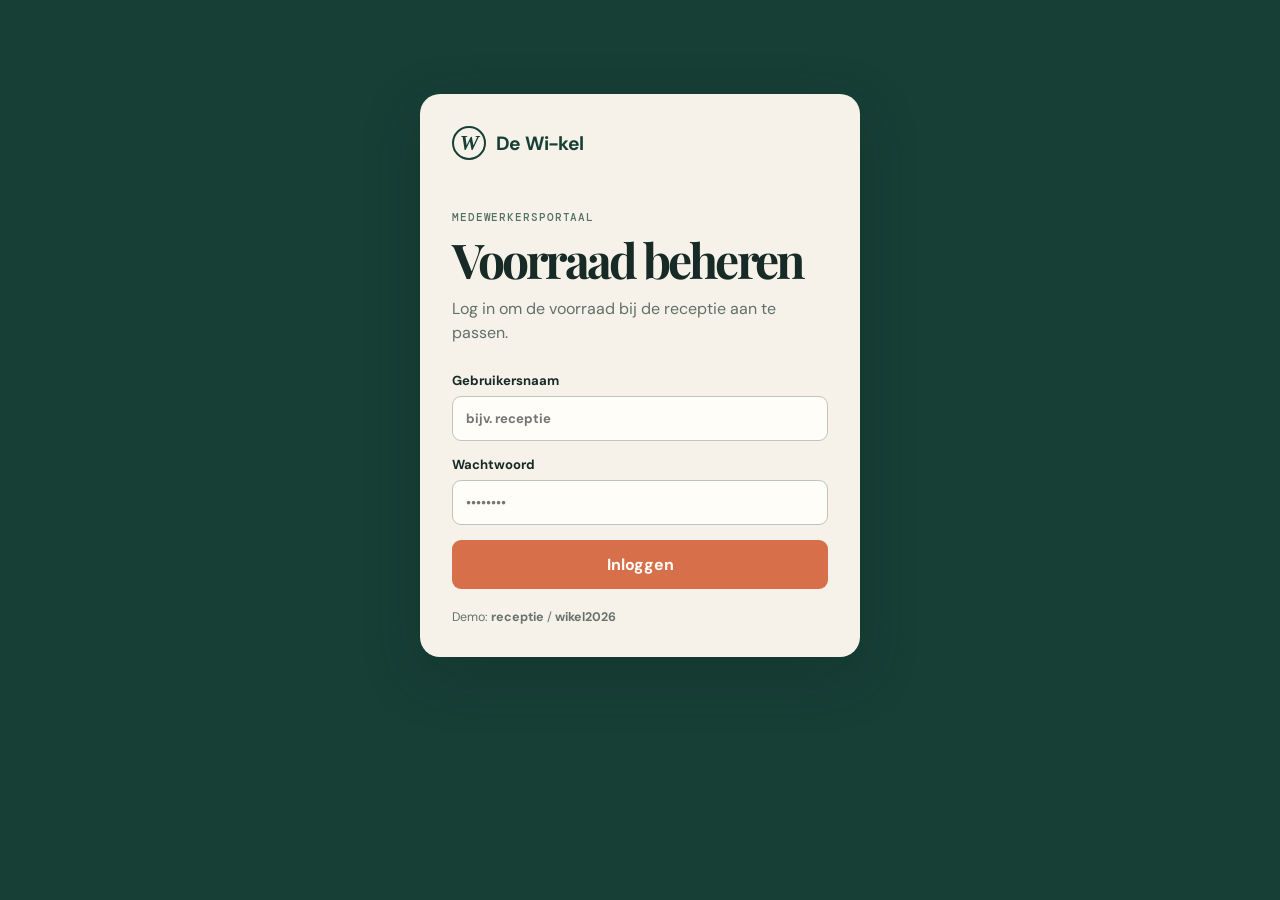
==== beheer.html @ 8231f53f "Add Wi-kel stock display and admin portal This change adds the Wi-kel prototype: a public e-ink inve" ====
<!doctype html>
<html lang="nl">
  <head>
    <meta charset="UTF-8" />
    <meta name="viewport" content="width=device-width, initial-scale=1.0" />
    <meta name="theme-color" content="#173f36" />
    <title>De Wi-kel | Beheer</title>
    <link rel="stylesheet" href="styles.css" />
  </head>
  <body class="admin-body">
    <main class="admin-shell">
      <section id="loginView" class="login-card">
        <div class="brand light"><span class="brand-mark">W</span><span>De Wi-kel</span></div>
        <p class="eyebrow">MEDEWERKERSPORTAAL</p>
        <h1>Voorraad beheren</h1>
        <p>Log in om de voorraad bij de receptie aan te passen.</p>
        <form id="loginForm">
          <label>Gebruikersnaam<input name="username" autocomplete="username" required placeholder="bijv. receptie" /></label>
          <label>Wachtwoord<input name="password" type="password" autocomplete="current-password" required placeholder="••••••••" /></label>
          <p id="loginError" class="form-error" hidden></p>
          <button class="primary-button" type="submit">Inloggen</button>
        </form>
        <p class="login-hint">Demo: <strong>receptie</strong> / <strong>wikel2026</strong></p>
      </section>

      <section id="adminView" hidden>
        <header class="admin-header">
          <div class="brand light"><span class="brand-mark">W</span><span>De Wi-kel</span></div>
          <button id="logoutButton" class="text-button">Uitloggen</button>
        </header>
        <div class="admin-title"><p class="eyebrow">GOEDEMORGEN</p><h1>Voorraad</h1><p>Pas de aantallen snel aan na een verkoop of levering.</p></div>
        <div id="adminProducts" class="admin-products"></div>
        <button id="newProductButton" class="add-button">＋ Nieuw product</button>
      </section>
    </main>

    <dialog id="productDialog">
      <form id="productForm" method="dialog">
        <div class="dialog-heading"><h2>Nieuw product</h2><button type="button" class="close-button" id="closeDialog">×</button></div>
        <label>Productnaam<input name="name" required maxlength="36" placeholder="Bijv. Fles water" /></label>
        <label>Beginvoorraad<input name="stock" required type="number" min="0" max="9999" value="0" /></label>
        <button class="primary-button" value="submit">Product toevoegen</button>
      </form>
    </dialog>
    <script src="app.js"></script>
    <script>window.Wikel.initAdmin();</script>
  </body>
</html>
---- styles.css ----
@import url('https://fonts.googleapis.com/css2?family=DM+Mono:wght@400;500&family=DM+Sans:opsz,wght@9..40,400;9..40,500;9..40,600;9..40,700&family=Playfair+Display:ital,wght@0,600;0,700;1,600;1,700&display=swap');
:root{--ink:#182a26;--forest:#173f36;--mint:#dce9df;--paper:#f6f2e9;--line:#c9cec5;--coral:#c85341;--orange:#d88a3c;--white:#fffdf8}*{box-sizing:border-box}body{margin:0;background:var(--paper);color:var(--ink);font-family:'DM Sans',Arial,sans-serif}.public-screen{min-height:100vh;max-width:1500px;margin:auto;padding:34px 5vw 24px;display:flex;flex-direction:column}.screen-header,.admin-header{display:flex;align-items:center;justify-content:space-between}.brand{font-size:1.2rem;font-weight:700;letter-spacing:-.04em;display:flex;align-items:center;gap:10px}.brand-mark{width:34px;height:34px;display:grid;place-items:center;border:2px solid currentColor;border-radius:50%;font-family:Georgia,serif;font-style:italic;font-size:1.35rem}.screen-header p,.screen-footer,.eyebrow{font-family:'DM Mono',monospace;font-size:.7rem;letter-spacing:.08em;text-transform:uppercase}.screen-header p{color:#52605a}.hero{padding:8vh 0 5vh}.eyebrow{font-weight:500;color:#537061;margin:0 0 13px}.hero h1,.admin-title h1,.login-card h1{font-family:'Playfair Display',Georgia,serif;font-size:clamp(3rem,7vw,7rem);line-height:.92;letter-spacing:-.06em;margin:0}.hero h1 em{color:#497363;font-weight:600}.intro{font-size:clamp(1rem,1.5vw,1.25rem);margin:22px 0 0;color:#52605a}.product-grid{display:grid;grid-template-columns:repeat(4,1fr);border-top:1px solid var(--line);border-left:1px solid var(--line);margin-top:auto}.product-card{min-height:280px;background:#f9f7f1;border-right:1px solid var(--line);border-bottom:1px solid var(--line);padding:27px;display:flex;flex-direction:column}.product-card.low{background:#f4ece0}.product-card.sold-out,.product-card.paused{background:#e4e6df;color:#4e5752}.product-icon{font-size:2rem;line-height:1;width:43px;height:43px;border:1px solid currentColor;border-radius:50%;display:grid;place-items:center;font-family:Arial}.product-name{font-size:clamp(1.2rem,2vw,1.8rem);font-weight:600;letter-spacing:-.045em;margin-top:30px}.stock{display:flex;align-items:baseline;gap:10px;margin-top:auto}.stock strong{font-family:'Playfair Display',Georgia,serif;font-size:clamp(3.4rem,5.5vw,5.6rem);line-height:.8;letter-spacing:-.08em}.stock span{font-size:.8rem;color:#52605a}.status{display:flex;gap:7px;align-items:center;font-size:.75rem;font-weight:600;margin:20px 0 0}.status span{height:8px;width:8px;background:#438166;border-radius:50%}.status.low span{background:var(--orange)}.status.sold-out span,.status.paused span{background:#717975}.screen-footer{color:#52605a;display:flex;justify-content:space-between;padding-top:22px}.screen-footer a{color:inherit}.admin-body{background:var(--forest);min-height:100vh}.admin-shell{max-width:720px;margin:auto;padding:22px 18px 50px}.light{color:#fffdf8}.login-card{max-width:440px;margin:8vh auto;background:var(--paper);border-radius:20px;padding:32px;box-shadow:0 18px 55px #0e292350}.login-card .brand{color:var(--forest);margin-bottom:50px}.login-card h1{font-size:3rem}.login-card>p:not(.eyebrow):not(.login-hint){color:#617068;line-height:1.5}.login-card form{margin-top:27px;display:grid;gap:15px}label{font-size:.82rem;font-weight:700;display:grid;gap:7px}input{font:inherit;border:1px solid #bdc6bd;border-radius:9px;background:#fffdf8;padding:13px;min-width:0}.primary-button,.add-button{border:0;background:#d66f4a;color:#fffdf8;border-radius:9px;padding:14px 18px;font:inherit;font-weight:700;font-size:1rem;cursor:pointer}.primary-button:hover{background:#bc5939}.form-error{margin:0;color:#a13d30;font-size:.85rem}.login-hint{margin:20px 0 0;color:#67736d;font-size:.78rem}.text-button{background:transparent;border:1px solid #b7ccc0;color:white;border-radius:100px;padding:8px 12px;font:inherit;font-size:.8rem;cursor:pointer}.admin-title{color:#fffdf8;padding:55px 0 28px}.admin-title h1{font-size:4rem}.admin-title p:not(.eyebrow){color:#b6cbc0;margin:11px 0 0}.admin-products{display:grid;gap:11px}.admin-product{padding:17px;background:var(--paper);border-radius:14px;display:grid;grid-template-columns:48px 1fr auto;align-items:center;gap:13px}.admin-product .product-icon{font-size:1.3rem}.admin-product h2{font-size:1.1rem;letter-spacing:-.03em;margin:0}.admin-product .status{margin:5px 0 0}.stepper{display:flex;border:1px solid #bdc6bd;border-radius:9px;overflow:hidden}.stepper button{border:0;background:transparent;font-size:1.4rem;color:var(--forest);width:42px;height:42px;cursor:pointer}.stepper button:hover{background:#e2ebe3}.stepper output{width:40px;display:grid;place-items:center;font-weight:700;font-family:'DM Mono',monospace;border-left:1px solid #bdc6bd;border-right:1px solid #bdc6bd}.availability{grid-column:2 / -1;display:flex;align-items:center;gap:8px;font-size:.75rem;color:#637069;cursor:pointer}.availability input{position:absolute;opacity:0}.availability span{width:30px;height:17px;background:#a9b2aa;border-radius:12px;position:relative}.availability span:after{content:'';position:absolute;width:13px;height:13px;border-radius:50%;background:#fff;top:2px;left:2px;transition:.15s}.availability input:checked+span{background:#438166}.availability input:checked+span:after{left:15px}.add-button{margin:20px 0 0;width:100%;background:transparent;border:1px dashed #aec4b8;color:#fffdf8}.add-button:hover{background:#215147}dialog{border:0;border-radius:16px;padding:0;width:min(420px,calc(100% - 30px));box-shadow:0 15px 55px #0005}dialog::backdrop{background:#102c25aa}dialog form{padding:24px;display:grid;gap:17px}.dialog-heading{display:flex;align-items:center;justify-content:space-between}.dialog-heading h2{margin:0;font-family:'Playfair Display',Georgia,serif;font-size:2rem}.close-button{border:0;background:transparent;font-size:2rem;cursor:pointer;color:#43534b}@media(max-width:720px){.product-grid{grid-template-columns:repeat(2,1fr)}.product-card{min-height:205px;padding:20px}.hero{padding:8vh 0 5vh}.screen-footer{font-size:.58rem}.admin-product{grid-template-columns:42px 1fr;gap:10px}.stepper{grid-column:1/-1;grid-row:2;width:max-content}.availability{grid-column:2;grid-row:2;justify-self:end}.admin-products{gap:9px}}@media(max-width:400px){.product-grid{grid-template-columns:1fr}.product-card{min-height:170px}}
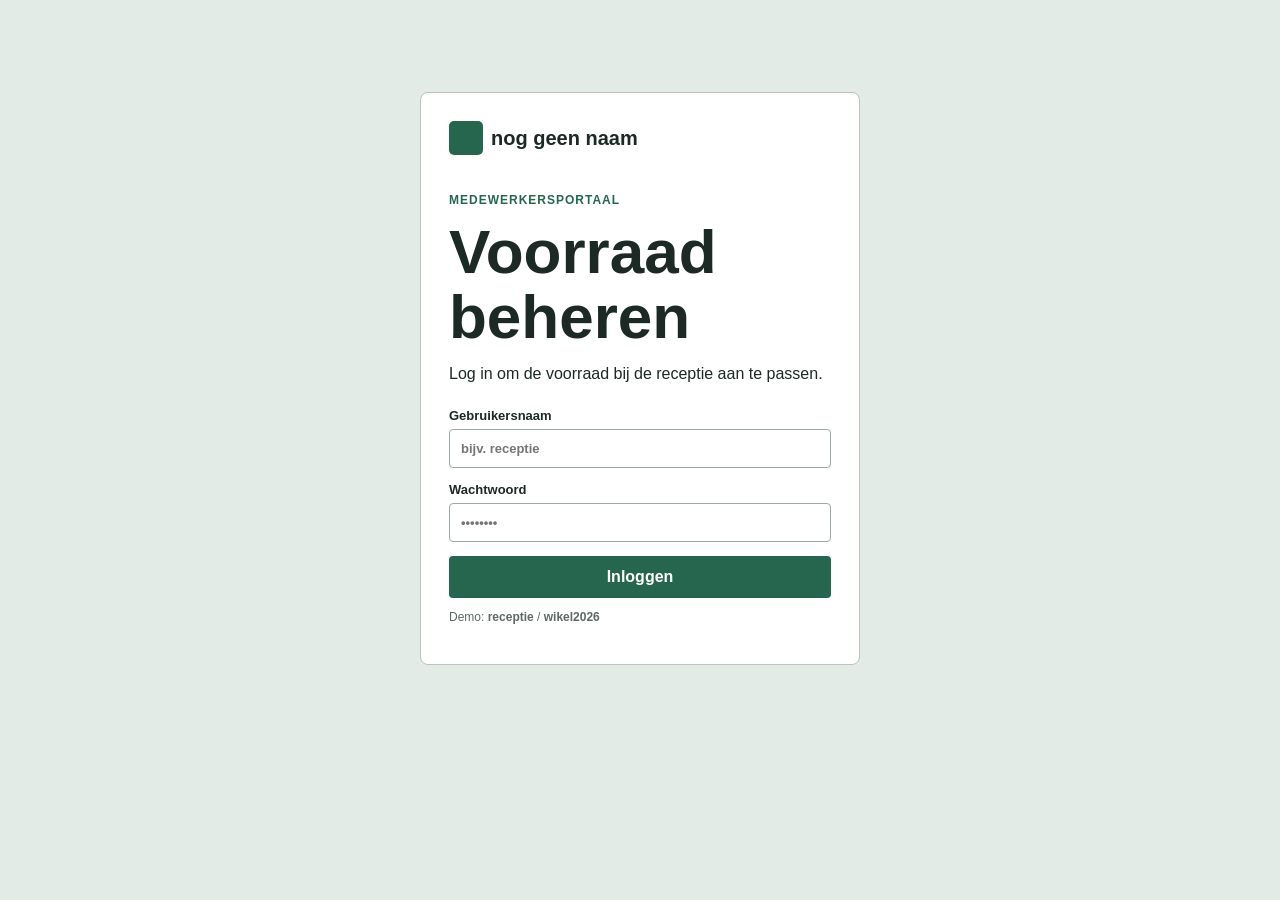
==== commit ac9916bd: "Simplify admin UI and stock data This change updates the admin portal styling to a flatter, simpler " ====
--- a/beheer.html
+++ b/beheer.html
@@ -1,48 +1,59 @@
 <!doctype html>
 <html lang="nl">
-  <head>
-    <meta charset="UTF-8" />
-    <meta name="viewport" content="width=device-width, initial-scale=1.0" />
-    <meta name="theme-color" content="#173f36" />
-    <title>De Wi-kel | Beheer</title>
-    <link rel="stylesheet" href="styles.css" />
-  </head>
-  <body class="admin-body">
-    <main class="admin-shell">
-      <section id="loginView" class="login-card">
+
+<head>
+  <meta charset="UTF-8" />
+  <meta name="viewport" content="width=device-width, initial-scale=1.0" />
+  <meta name="theme-color" content="#173f36" />
+  <title>De Wi-kel | Beheer</title>
+  <link rel="stylesheet" href="styles.css" />
+</head>
+
+<body class="admin-body">
+  <main class="admin-shell">
+    <section id="loginView" class="login-card">
+      <div class="brand light"><span class="brand-mark"></span><span>nog geen naam </span></div>
+      <p class="eyebrow">MEDEWERKERSPORTAAL</p>
+      <h1>Voorraad beheren</h1>
+      <p>Log in om de voorraad bij de receptie aan te passen.</p>
+      <form id="loginForm">
+        <label>Gebruikersnaam<input name="username" autocomplete="username" required
+            placeholder="bijv. receptie" /></label>
+        <label>Wachtwoord<input name="password" type="password" autocomplete="current-password" required
+            placeholder="••••••••" /></label>
+        <p id="loginError" class="form-error" hidden></p>
+        <button class="primary-button" type="submit">Inloggen</button>
+      </form>
+      <p class="login-hint">Demo: <strong>receptie</strong> / <strong>wikel2026</strong></p>
+    </section>
+
+    <section id="adminView" hidden>
+      <header class="admin-header">
         <div class="brand light"><span class="brand-mark">W</span><span>De Wi-kel</span></div>
-        <p class="eyebrow">MEDEWERKERSPORTAAL</p>
-        <h1>Voorraad beheren</h1>
-        <p>Log in om de voorraad bij de receptie aan te passen.</p>
-        <form id="loginForm">
-          <label>Gebruikersnaam<input name="username" autocomplete="username" required placeholder="bijv. receptie" /></label>
-          <label>Wachtwoord<input name="password" type="password" autocomplete="current-password" required placeholder="••••••••" /></label>
-          <p id="loginError" class="form-error" hidden></p>
-          <button class="primary-button" type="submit">Inloggen</button>
-        </form>
-        <p class="login-hint">Demo: <strong>receptie</strong> / <strong>wikel2026</strong></p>
-      </section>
+        <button id="logoutButton" class="text-button">Uitloggen</button>
+      </header>
+      <div class="admin-title">
+        <p class="eyebrow">GOEDEMORGEN</p>
+        <h1>Voorraad</h1>
+        <p>Pas de aantallen snel aan na een verkoop of levering.</p>
+      </div>
+      <div id="adminProducts" class="admin-products"></div>
+      <button id="newProductButton" class="add-button">＋ Nieuw product</button>
+    </section>
+  </main>
 
-      <section id="adminView" hidden>
-        <header class="admin-header">
-          <div class="brand light"><span class="brand-mark">W</span><span>De Wi-kel</span></div>
-          <button id="logoutButton" class="text-button">Uitloggen</button>
-        </header>
-        <div class="admin-title"><p class="eyebrow">GOEDEMORGEN</p><h1>Voorraad</h1><p>Pas de aantallen snel aan na een verkoop of levering.</p></div>
-        <div id="adminProducts" class="admin-products"></div>
-        <button id="newProductButton" class="add-button">＋ Nieuw product</button>
-      </section>
-    </main>
+  <dialog id="productDialog">
+    <form id="productForm" method="dialog">
+      <div class="dialog-heading">
+        <h2>Nieuw product</h2><button type="button" class="close-button" id="closeDialog">×</button>
+      </div>
+      <label>Productnaam<input name="name" required maxlength="36" placeholder="Bijv. Fles water" /></label>
+      <label>Beginvoorraad<input name="stock" required type="number" min="0" max="9999" value="0" /></label>
+      <button class="primary-button" value="submit">Product toevoegen</button>
+    </form>
+  </dialog>
+  <script src="app.js"></script>
+  <script>window.Wikel.initAdmin();</script>
+</body>
 
-    <dialog id="productDialog">
-      <form id="productForm" method="dialog">
-        <div class="dialog-heading"><h2>Nieuw product</h2><button type="button" class="close-button" id="closeDialog">×</button></div>
-        <label>Productnaam<input name="name" required maxlength="36" placeholder="Bijv. Fles water" /></label>
-        <label>Beginvoorraad<input name="stock" required type="number" min="0" max="9999" value="0" /></label>
-        <button class="primary-button" value="submit">Product toevoegen</button>
-      </form>
-    </dialog>
-    <script src="app.js"></script>
-    <script>window.Wikel.initAdmin();</script>
-  </body>
-</html>
+</html>
--- a/styles.css
+++ b/styles.css
@@ -1,2 +1,23 @@
-@import url('https://fonts.googleapis.com/css2?family=DM+Mono:wght@400;500&family=DM+Sans:opsz,wght@9..40,400;9..40,500;9..40,600;9..40,700&family=Playfair+Display:ital,wght@0,600;0,700;1,600;1,700&display=swap');
-:root{--ink:#182a26;--forest:#173f36;--mint:#dce9df;--paper:#f6f2e9;--line:#c9cec5;--coral:#c85341;--orange:#d88a3c;--white:#fffdf8}*{box-sizing:border-box}body{margin:0;background:var(--paper);color:var(--ink);font-family:'DM Sans',Arial,sans-serif}.public-screen{min-height:100vh;max-width:1500px;margin:auto;padding:34px 5vw 24px;display:flex;flex-direction:column}.screen-header,.admin-header{display:flex;align-items:center;justify-content:space-between}.brand{font-size:1.2rem;font-weight:700;letter-spacing:-.04em;display:flex;align-items:center;gap:10px}.brand-mark{width:34px;height:34px;display:grid;place-items:center;border:2px solid currentColor;border-radius:50%;font-family:Georgia,serif;font-style:italic;font-size:1.35rem}.screen-header p,.screen-footer,.eyebrow{font-family:'DM Mono',monospace;font-size:.7rem;letter-spacing:.08em;text-transform:uppercase}.screen-header p{color:#52605a}.hero{padding:8vh 0 5vh}.eyebrow{font-weight:500;color:#537061;margin:0 0 13px}.hero h1,.admin-title h1,.login-card h1{font-family:'Playfair Display',Georgia,serif;font-size:clamp(3rem,7vw,7rem);line-height:.92;letter-spacing:-.06em;margin:0}.hero h1 em{color:#497363;font-weight:600}.intro{font-size:clamp(1rem,1.5vw,1.25rem);margin:22px 0 0;color:#52605a}.product-grid{display:grid;grid-template-columns:repeat(4,1fr);border-top:1px solid var(--line);border-left:1px solid var(--line);margin-top:auto}.product-card{min-height:280px;background:#f9f7f1;border-right:1px solid var(--line);border-bottom:1px solid var(--line);padding:27px;display:flex;flex-direction:column}.product-card.low{background:#f4ece0}.product-card.sold-out,.product-card.paused{background:#e4e6df;color:#4e5752}.product-icon{font-size:2rem;line-height:1;width:43px;height:43px;border:1px solid currentColor;border-radius:50%;display:grid;place-items:center;font-family:Arial}.product-name{font-size:clamp(1.2rem,2vw,1.8rem);font-weight:600;letter-spacing:-.045em;margin-top:30px}.stock{display:flex;align-items:baseline;gap:10px;margin-top:auto}.stock strong{font-family:'Playfair Display',Georgia,serif;font-size:clamp(3.4rem,5.5vw,5.6rem);line-height:.8;letter-spacing:-.08em}.stock span{font-size:.8rem;color:#52605a}.status{display:flex;gap:7px;align-items:center;font-size:.75rem;font-weight:600;margin:20px 0 0}.status span{height:8px;width:8px;background:#438166;border-radius:50%}.status.low span{background:var(--orange)}.status.sold-out span,.status.paused span{background:#717975}.screen-footer{color:#52605a;display:flex;justify-content:space-between;padding-top:22px}.screen-footer a{color:inherit}.admin-body{background:var(--forest);min-height:100vh}.admin-shell{max-width:720px;margin:auto;padding:22px 18px 50px}.light{color:#fffdf8}.login-card{max-width:440px;margin:8vh auto;background:var(--paper);border-radius:20px;padding:32px;box-shadow:0 18px 55px #0e292350}.login-card .brand{color:var(--forest);margin-bottom:50px}.login-card h1{font-size:3rem}.login-card>p:not(.eyebrow):not(.login-hint){color:#617068;line-height:1.5}.login-card form{margin-top:27px;display:grid;gap:15px}label{font-size:.82rem;font-weight:700;display:grid;gap:7px}input{font:inherit;border:1px solid #bdc6bd;border-radius:9px;background:#fffdf8;padding:13px;min-width:0}.primary-button,.add-button{border:0;background:#d66f4a;color:#fffdf8;border-radius:9px;padding:14px 18px;font:inherit;font-weight:700;font-size:1rem;cursor:pointer}.primary-button:hover{background:#bc5939}.form-error{margin:0;color:#a13d30;font-size:.85rem}.login-hint{margin:20px 0 0;color:#67736d;font-size:.78rem}.text-button{background:transparent;border:1px solid #b7ccc0;color:white;border-radius:100px;padding:8px 12px;font:inherit;font-size:.8rem;cursor:pointer}.admin-title{color:#fffdf8;padding:55px 0 28px}.admin-title h1{font-size:4rem}.admin-title p:not(.eyebrow){color:#b6cbc0;margin:11px 0 0}.admin-products{display:grid;gap:11px}.admin-product{padding:17px;background:var(--paper);border-radius:14px;display:grid;grid-template-columns:48px 1fr auto;align-items:center;gap:13px}.admin-product .product-icon{font-size:1.3rem}.admin-product h2{font-size:1.1rem;letter-spacing:-.03em;margin:0}.admin-product .status{margin:5px 0 0}.stepper{display:flex;border:1px solid #bdc6bd;border-radius:9px;overflow:hidden}.stepper button{border:0;background:transparent;font-size:1.4rem;color:var(--forest);width:42px;height:42px;cursor:pointer}.stepper button:hover{background:#e2ebe3}.stepper output{width:40px;display:grid;place-items:center;font-weight:700;font-family:'DM Mono',monospace;border-left:1px solid #bdc6bd;border-right:1px solid #bdc6bd}.availability{grid-column:2 / -1;display:flex;align-items:center;gap:8px;font-size:.75rem;color:#637069;cursor:pointer}.availability input{position:absolute;opacity:0}.availability span{width:30px;height:17px;background:#a9b2aa;border-radius:12px;position:relative}.availability span:after{content:'';position:absolute;width:13px;height:13px;border-radius:50%;background:#fff;top:2px;left:2px;transition:.15s}.availability input:checked+span{background:#438166}.availability input:checked+span:after{left:15px}.add-button{margin:20px 0 0;width:100%;background:transparent;border:1px dashed #aec4b8;color:#fffdf8}.add-button:hover{background:#215147}dialog{border:0;border-radius:16px;padding:0;width:min(420px,calc(100% - 30px));box-shadow:0 15px 55px #0005}dialog::backdrop{background:#102c25aa}dialog form{padding:24px;display:grid;gap:17px}.dialog-heading{display:flex;align-items:center;justify-content:space-between}.dialog-heading h2{margin:0;font-family:'Playfair Display',Georgia,serif;font-size:2rem}.close-button{border:0;background:transparent;font-size:2rem;cursor:pointer;color:#43534b}@media(max-width:720px){.product-grid{grid-template-columns:repeat(2,1fr)}.product-card{min-height:205px;padding:20px}.hero{padding:8vh 0 5vh}.screen-footer{font-size:.58rem}.admin-product{grid-template-columns:42px 1fr;gap:10px}.stepper{grid-column:1/-1;grid-row:2;width:max-content}.availability{grid-column:2;grid-row:2;justify-self:end}.admin-products{gap:9px}}@media(max-width:400px){.product-grid{grid-template-columns:1fr}.product-card{min-height:170px}}
+* { box-sizing: border-box; }
+body { margin: 0; font-family: Arial, sans-serif; color: #1d2925; background: #f5f5f1; }
+.public-screen { max-width: 1200px; min-height: 100vh; margin: auto; padding: 24px; }
+.screen-header, .screen-footer, .admin-header { display: flex; justify-content: space-between; align-items: center; gap: 15px; }
+.brand { display: flex; align-items: center; gap: 8px; font-weight: bold; font-size: 20px; }
+.brand-mark { display: grid; place-items: center; width: 34px; height: 34px; color: white; background: #27664e; border-radius: 5px; }
+.screen-header p, .screen-footer { color: #5f6965; font-size: 13px; }
+.hero { padding: 45px 0 30px; border-bottom: 3px solid #27664e; }
+.eyebrow { color: #27664e; font-size: 12px; font-weight: bold; letter-spacing: 1px; }
+.hero h1, .admin-title h1, .login-card h1 { margin: 8px 0; font-size: clamp(34px, 6vw, 62px); line-height: 1.05; }
+.hero h1 em { color: #27664e; font-style: normal; }
+.intro { color: #5f6965; }
+.product-grid { display: grid; grid-template-columns: repeat(4, 1fr); gap: 14px; padding: 28px 0; }
+.product-card { min-height: 220px; padding: 18px; border: 1px solid #b9c4bd; border-radius: 8px; background: white; display: flex; flex-direction: column; }
+.product-card.low { border-left: 7px solid #d68a2e; }
+.product-card.sold-out, .product-card.paused { color: #656d69; background: #e9ece9; border-left: 7px solid #7c8580; }
+.product-icon { display: grid; place-items: center; width: 38px; height: 38px; color: white; background: #27664e; border-radius: 50%; font-weight: bold; }
+.product-name { margin-top: 20px; font-size: 20px; font-weight: bold; }
+.stock { margin-top: auto; display: flex; align-items: baseline; gap: 8px; }
+.stock strong { font-size: 58px; color: #27664e; }.sold-out .stock strong, .paused .stock strong { color: #656d69; }
+.stock span { font-size: 12px; color: #5f6965; }.status { margin: 14px 0 0; font-size: 13px; font-weight: bold; }.status span { display: inline-block; width: 9px; height: 9px; margin-right: 6px; border-radius: 50%; background: #369461; }.status.low span { background: #d68a2e; }.status.sold-out span, .status.paused span { background: #7c8580; }.screen-footer a { color: #27664e; }
+.admin-body { min-height: 100vh; background: #e2ebe5; }.admin-shell { max-width: 680px; margin: auto; padding: 20px; }.light { color: #1d2925; }.admin-title { padding: 25px 0 18px; }.admin-title p:not(.eyebrow) { color: #5f6965; }.login-card { max-width: 440px; margin: 8vh auto; padding: 28px; background: white; border: 1px solid #b9c4bd; border-radius: 8px; }.login-card .brand { margin-bottom: 38px; }.login-card form { display: grid; gap: 14px; margin-top: 25px; }label { display: grid; gap: 6px; font-size: 13px; font-weight: bold; }input { width: 100%; padding: 11px; border: 1px solid #9ca9a1; border-radius: 4px; font: inherit; }.primary-button, .add-button { padding: 12px; color: white; background: #27664e; border: 0; border-radius: 4px; font: inherit; font-weight: bold; cursor: pointer; }.primary-button:hover, .add-button:hover { background: #1b4d3a; }.text-button { padding: 8px 10px; background: white; border: 1px solid #9ca9a1; border-radius: 4px; cursor: pointer; }.form-error { color: #b5382b; }.login-hint { color: #5f6965; font-size: 12px; }.admin-products { display: grid; gap: 10px; }.admin-product { display: grid; grid-template-columns: 40px 1fr auto; gap: 12px; align-items: center; padding: 15px; background: white; border: 1px solid #b9c4bd; border-radius: 6px; }.admin-product .product-icon { font-size: 14px; }.admin-product h2 { margin: 0; font-size: 18px; }.admin-product .status { margin: 5px 0 0; }.stepper { display: flex; border: 1px solid #9ca9a1; border-radius: 4px; overflow: hidden; }.stepper button { width: 38px; border: 0; background: #edf2ee; font-size: 21px; cursor: pointer; }.stepper button:hover { background: #d5e2d9; }.stock-input { width: 52px; padding: 7px 2px; text-align: center; border: 0; border-left: 1px solid #9ca9a1; border-right: 1px solid #9ca9a1; border-radius: 0; }.availability { grid-column: 2 / -1; display: flex; align-items: center; gap: 7px; color: #5f6965; font-size: 12px; }.availability input { width: auto; }.add-button { width: 100%; margin-top: 16px; background: transparent; color: #27664e; border: 1px dashed #27664e; }dialog { width: min(420px, calc(100% - 24px)); border: 1px solid #9ca9a1; border-radius: 7px; }dialog form { display: grid; gap: 16px; padding: 20px; }.dialog-heading { display: flex; align-items: center; justify-content: space-between; }.dialog-heading h2 { margin: 0; }.close-button { font-size: 25px; border: 0; background: transparent; cursor: pointer; }
+@media (max-width: 700px) { .product-grid { grid-template-columns: repeat(2, 1fr); }.product-card { min-height: 180px; }.admin-product { grid-template-columns: 40px 1fr; }.stepper { grid-column: 1 / -1; }.availability { grid-column: 2; grid-row: 2; justify-self: end; }.screen-footer { flex-direction: column; align-items: flex-start; } }
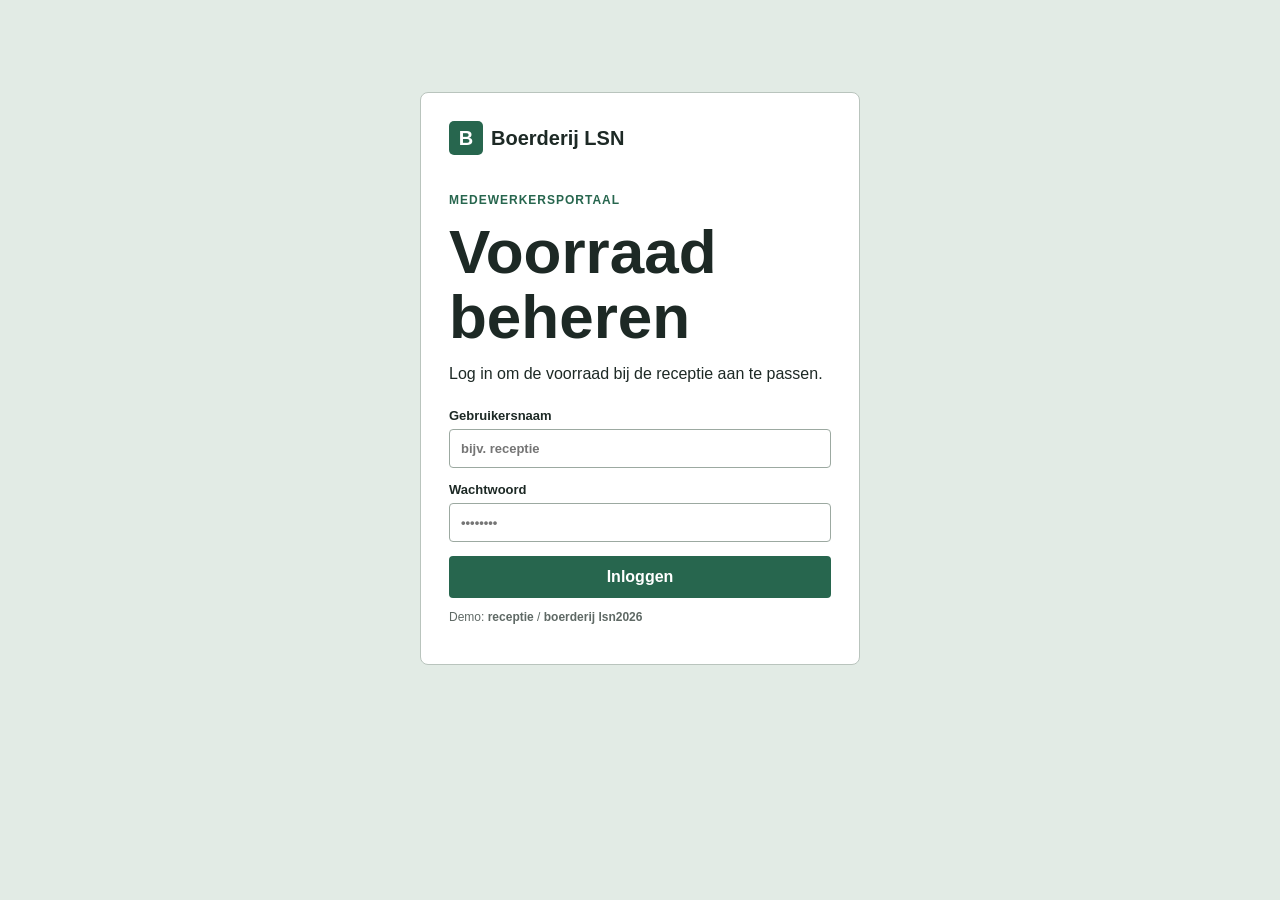
==== commit 5335dcb0: "naam verandert naar boederij lsn en wachtwoord is verandert" ====
--- a/beheer.html
+++ b/beheer.html
@@ -5,14 +5,14 @@
   <meta charset="UTF-8" />
   <meta name="viewport" content="width=device-width, initial-scale=1.0" />
   <meta name="theme-color" content="#173f36" />
-  <title>De Wi-kel | Beheer</title>
+  <title>Boerderij LSN | Beheer</title>
   <link rel="stylesheet" href="styles.css" />
 </head>
 
 <body class="admin-body">
   <main class="admin-shell">
     <section id="loginView" class="login-card">
-      <div class="brand light"><span class="brand-mark"></span><span>nog geen naam </span></div>
+      <div class="brand light"><span class="brand-mark">B</span><span>Boerderij LSN</span></div>
       <p class="eyebrow">MEDEWERKERSPORTAAL</p>
       <h1>Voorraad beheren</h1>
       <p>Log in om de voorraad bij de receptie aan te passen.</p>
@@ -24,12 +24,12 @@
         <p id="loginError" class="form-error" hidden></p>
         <button class="primary-button" type="submit">Inloggen</button>
       </form>
-      <p class="login-hint">Demo: <strong>receptie</strong> / <strong>wikel2026</strong></p>
+      <p class="login-hint">Demo: <strong>receptie</strong> / <strong>boerderij lsn2026</strong></p>
     </section>
 
     <section id="adminView" hidden>
       <header class="admin-header">
-        <div class="brand light"><span class="brand-mark">W</span><span>De Wi-kel</span></div>
+        <div class="brand light"><span class="brand-mark">B</span><span>Boerderij LSN</span></div>
         <button id="logoutButton" class="text-button">Uitloggen</button>
       </header>
       <div class="admin-title">
@@ -53,7 +53,7 @@
     </form>
   </dialog>
   <script src="app.js"></script>
-  <script>window.Wikel.initAdmin();</script>
+  <script>window.boerderij_lsn.initAdmin();</script>
 </body>
 
 </html>
--- a/styles.css
+++ b/styles.css
@@ -1,23 +1,402 @@
-* { box-sizing: border-box; }
-body { margin: 0; font-family: Arial, sans-serif; color: #1d2925; background: #f5f5f1; }
-.public-screen { max-width: 1200px; min-height: 100vh; margin: auto; padding: 24px; }
-.screen-header, .screen-footer, .admin-header { display: flex; justify-content: space-between; align-items: center; gap: 15px; }
-.brand { display: flex; align-items: center; gap: 8px; font-weight: bold; font-size: 20px; }
-.brand-mark { display: grid; place-items: center; width: 34px; height: 34px; color: white; background: #27664e; border-radius: 5px; }
-.screen-header p, .screen-footer { color: #5f6965; font-size: 13px; }
-.hero { padding: 45px 0 30px; border-bottom: 3px solid #27664e; }
-.eyebrow { color: #27664e; font-size: 12px; font-weight: bold; letter-spacing: 1px; }
-.hero h1, .admin-title h1, .login-card h1 { margin: 8px 0; font-size: clamp(34px, 6vw, 62px); line-height: 1.05; }
-.hero h1 em { color: #27664e; font-style: normal; }
-.intro { color: #5f6965; }
-.product-grid { display: grid; grid-template-columns: repeat(4, 1fr); gap: 14px; padding: 28px 0; }
-.product-card { min-height: 220px; padding: 18px; border: 1px solid #b9c4bd; border-radius: 8px; background: white; display: flex; flex-direction: column; }
-.product-card.low { border-left: 7px solid #d68a2e; }
-.product-card.sold-out, .product-card.paused { color: #656d69; background: #e9ece9; border-left: 7px solid #7c8580; }
-.product-icon { display: grid; place-items: center; width: 38px; height: 38px; color: white; background: #27664e; border-radius: 50%; font-weight: bold; }
-.product-name { margin-top: 20px; font-size: 20px; font-weight: bold; }
-.stock { margin-top: auto; display: flex; align-items: baseline; gap: 8px; }
-.stock strong { font-size: 58px; color: #27664e; }.sold-out .stock strong, .paused .stock strong { color: #656d69; }
-.stock span { font-size: 12px; color: #5f6965; }.status { margin: 14px 0 0; font-size: 13px; font-weight: bold; }.status span { display: inline-block; width: 9px; height: 9px; margin-right: 6px; border-radius: 50%; background: #369461; }.status.low span { background: #d68a2e; }.status.sold-out span, .status.paused span { background: #7c8580; }.screen-footer a { color: #27664e; }
-.admin-body { min-height: 100vh; background: #e2ebe5; }.admin-shell { max-width: 680px; margin: auto; padding: 20px; }.light { color: #1d2925; }.admin-title { padding: 25px 0 18px; }.admin-title p:not(.eyebrow) { color: #5f6965; }.login-card { max-width: 440px; margin: 8vh auto; padding: 28px; background: white; border: 1px solid #b9c4bd; border-radius: 8px; }.login-card .brand { margin-bottom: 38px; }.login-card form { display: grid; gap: 14px; margin-top: 25px; }label { display: grid; gap: 6px; font-size: 13px; font-weight: bold; }input { width: 100%; padding: 11px; border: 1px solid #9ca9a1; border-radius: 4px; font: inherit; }.primary-button, .add-button { padding: 12px; color: white; background: #27664e; border: 0; border-radius: 4px; font: inherit; font-weight: bold; cursor: pointer; }.primary-button:hover, .add-button:hover { background: #1b4d3a; }.text-button { padding: 8px 10px; background: white; border: 1px solid #9ca9a1; border-radius: 4px; cursor: pointer; }.form-error { color: #b5382b; }.login-hint { color: #5f6965; font-size: 12px; }.admin-products { display: grid; gap: 10px; }.admin-product { display: grid; grid-template-columns: 40px 1fr auto; gap: 12px; align-items: center; padding: 15px; background: white; border: 1px solid #b9c4bd; border-radius: 6px; }.admin-product .product-icon { font-size: 14px; }.admin-product h2 { margin: 0; font-size: 18px; }.admin-product .status { margin: 5px 0 0; }.stepper { display: flex; border: 1px solid #9ca9a1; border-radius: 4px; overflow: hidden; }.stepper button { width: 38px; border: 0; background: #edf2ee; font-size: 21px; cursor: pointer; }.stepper button:hover { background: #d5e2d9; }.stock-input { width: 52px; padding: 7px 2px; text-align: center; border: 0; border-left: 1px solid #9ca9a1; border-right: 1px solid #9ca9a1; border-radius: 0; }.availability { grid-column: 2 / -1; display: flex; align-items: center; gap: 7px; color: #5f6965; font-size: 12px; }.availability input { width: auto; }.add-button { width: 100%; margin-top: 16px; background: transparent; color: #27664e; border: 1px dashed #27664e; }dialog { width: min(420px, calc(100% - 24px)); border: 1px solid #9ca9a1; border-radius: 7px; }dialog form { display: grid; gap: 16px; padding: 20px; }.dialog-heading { display: flex; align-items: center; justify-content: space-between; }.dialog-heading h2 { margin: 0; }.close-button { font-size: 25px; border: 0; background: transparent; cursor: pointer; }
-@media (max-width: 700px) { .product-grid { grid-template-columns: repeat(2, 1fr); }.product-card { min-height: 180px; }.admin-product { grid-template-columns: 40px 1fr; }.stepper { grid-column: 1 / -1; }.availability { grid-column: 2; grid-row: 2; justify-self: end; }.screen-footer { flex-direction: column; align-items: flex-start; } }
+* {
+    box-sizing: border-box;
+}
+
+body {
+    margin: 0;
+    font-family: Arial, sans-serif;
+    color: #1d2925;
+    background: #f5f5f1;
+}
+
+.public-screen {
+    max-width: 1200px;
+    min-height: 100vh;
+    margin: auto;
+    padding: 24px;
+}
+
+.screen-header,
+.screen-footer,
+.admin-header {
+    display: flex;
+    justify-content: space-between;
+    align-items: center;
+    gap: 15px;
+}
+
+.brand {
+    display: flex;
+    align-items: center;
+    gap: 8px;
+    font-weight: bold;
+    font-size: 20px;
+}
+
+.brand-mark {
+    display: grid;
+    place-items: center;
+    width: 34px;
+    height: 34px;
+    color: white;
+    background: #27664e;
+    border-radius: 5px;
+}
+
+.screen-header p,
+.screen-footer {
+    color: #5f6965;
+    font-size: 13px;
+}
+
+.hero {
+    padding: 45px 0 30px;
+    border-bottom: 3px solid #27664e;
+}
+
+.eyebrow {
+    color: #27664e;
+    font-size: 12px;
+    font-weight: bold;
+    letter-spacing: 1px;
+}
+
+.hero h1,
+.admin-title h1,
+.login-card h1 {
+    margin: 8px 0;
+    font-size: clamp(34px, 6vw, 62px);
+    line-height: 1.05;
+}
+
+.hero h1 em {
+    color: #27664e;
+    font-style: normal;
+}
+
+.intro {
+    color: #5f6965;
+}
+
+.product-grid {
+    display: grid;
+    grid-template-columns: repeat(4, 1fr);
+    gap: 14px;
+    padding: 28px 0;
+}
+
+.product-card {
+    min-height: 220px;
+    padding: 18px;
+    border: 1px solid #b9c4bd;
+    border-radius: 8px;
+    background: white;
+    display: flex;
+    flex-direction: column;
+}
+
+.product-card.low {
+    border-left: 7px solid #d68a2e;
+}
+
+.product-card.sold-out,
+.product-card.paused {
+    color: #656d69;
+    background: #e9ece9;
+    border-left: 7px solid #7c8580;
+}
+
+.product-icon {
+    display: grid;
+    place-items: center;
+    width: 38px;
+    height: 38px;
+    color: white;
+    background: #27664e;
+    border-radius: 50%;
+    font-weight: bold;
+}
+
+.product-name {
+    margin-top: 20px;
+    font-size: 20px;
+    font-weight: bold;
+}
+
+.stock {
+    margin-top: auto;
+    display: flex;
+    align-items: baseline;
+    gap: 8px;
+}
+
+.stock strong {
+    font-size: 58px;
+    color: #27664e;
+}
+
+.sold-out .stock strong,
+.paused .stock strong {
+    color: #656d69;
+}
+
+.stock span {
+    font-size: 12px;
+    color: #5f6965;
+}
+
+.status {
+    margin: 14px 0 0;
+    font-size: 13px;
+    font-weight: bold;
+}
+
+.status span {
+    display: inline-block;
+    width: 9px;
+    height: 9px;
+    margin-right: 6px;
+    border-radius: 50%;
+    background: #369461;
+}
+
+.status.low span {
+    background: #d68a2e;
+}
+
+.status.sold-out span,
+.status.paused span {
+    background: #7c8580;
+}
+
+.screen-footer a {
+    color: #27664e;
+}
+
+.admin-body {
+    min-height: 100vh;
+    background: #e2ebe5;
+}
+
+.admin-shell {
+    max-width: 680px;
+    margin: auto;
+    padding: 20px;
+}
+
+.light {
+    color: #1d2925;
+}
+
+.admin-title {
+    padding: 25px 0 18px;
+}
+
+.admin-title p:not(.eyebrow) {
+    color: #5f6965;
+}
+
+.login-card {
+    max-width: 440px;
+    margin: 8vh auto;
+    padding: 28px;
+    background: white;
+    border: 1px solid #b9c4bd;
+    border-radius: 8px;
+}
+
+.login-card .brand {
+    margin-bottom: 38px;
+}
+
+.login-card form {
+    display: grid;
+    gap: 14px;
+    margin-top: 25px;
+}
+
+label {
+    display: grid;
+    gap: 6px;
+    font-size: 13px;
+    font-weight: bold;
+}
+
+input {
+    width: 100%;
+    padding: 11px;
+    border: 1px solid #9ca9a1;
+    border-radius: 4px;
+    font: inherit;
+}
+
+.primary-button,
+.add-button {
+    padding: 12px;
+    color: white;
+    background: #27664e;
+    border: 0;
+    border-radius: 4px;
+    font: inherit;
+    font-weight: bold;
+    cursor: pointer;
+}
+
+.primary-button:hover,
+.add-button:hover {
+    background: #1b4d3a;
+}
+
+.text-button {
+    padding: 8px 10px;
+    background: white;
+    border: 1px solid #9ca9a1;
+    border-radius: 4px;
+    cursor: pointer;
+}
+
+.form-error {
+    color: #b5382b;
+}
+
+.login-hint {
+    color: #5f6965;
+    font-size: 12px;
+}
+
+.admin-products {
+    display: grid;
+    gap: 10px;
+}
+
+.admin-product {
+    display: grid;
+    grid-template-columns: 40px 1fr auto;
+    gap: 12px;
+    align-items: center;
+    padding: 15px;
+    background: white;
+    border: 1px solid #b9c4bd;
+    border-radius: 6px;
+}
+
+.admin-product .product-icon {
+    font-size: 14px;
+}
+
+.admin-product h2 {
+    margin: 0;
+    font-size: 18px;
+}
+
+.admin-product .status {
+    margin: 5px 0 0;
+}
+
+.stepper {
+    display: flex;
+    border: 1px solid #9ca9a1;
+    border-radius: 4px;
+    overflow: hidden;
+}
+
+.stepper button {
+    width: 38px;
+    border: 0;
+    background: #edf2ee;
+    font-size: 21px;
+    cursor: pointer;
+}
+
+.stepper button:hover {
+    background: #d5e2d9;
+}
+
+.stock-input {
+    width: 52px;
+    padding: 7px 2px;
+    text-align: center;
+    border: 0;
+    border-left: 1px solid #9ca9a1;
+    border-right: 1px solid #9ca9a1;
+    border-radius: 0;
+}
+
+.availability {
+    grid-column: 2 / -1;
+    display: flex;
+    align-items: center;
+    gap: 7px;
+    color: #5f6965;
+    font-size: 12px;
+}
+
+.availability input {
+    width: auto;
+}
+
+.add-button {
+    width: 100%;
+    margin-top: 16px;
+    background: transparent;
+    color: #27664e;
+    border: 1px dashed #27664e;
+}
+
+dialog {
+    width: min(420px, calc(100% - 24px));
+    border: 1px solid #9ca9a1;
+    border-radius: 7px;
+}
+
+dialog form {
+    display: grid;
+    gap: 16px;
+    padding: 20px;
+}
+
+.dialog-heading {
+    display: flex;
+    align-items: center;
+    justify-content: space-between;
+}
+
+.dialog-heading h2 {
+    margin: 0;
+}
+
+.close-button {
+    font-size: 25px;
+    border: 0;
+    background: transparent;
+    cursor: pointer;
+}
+
+@media (max-width: 700px) {
+    .product-grid {
+        grid-template-columns: repeat(2, 1fr);
+    }
+
+    .product-card {
+        min-height: 180px;
+    }
+
+    .admin-product {
+        grid-template-columns: 40px 1fr;
+    }
+
+    .stepper {
+        grid-column: 1 / -1;
+    }
+
+    .availability {
+        grid-column: 2;
+        grid-row: 2;
+        justify-self: end;
+    }
+
+    .screen-footer {
+        flex-direction: column;
+        align-items: flex-start;
+    }
+}
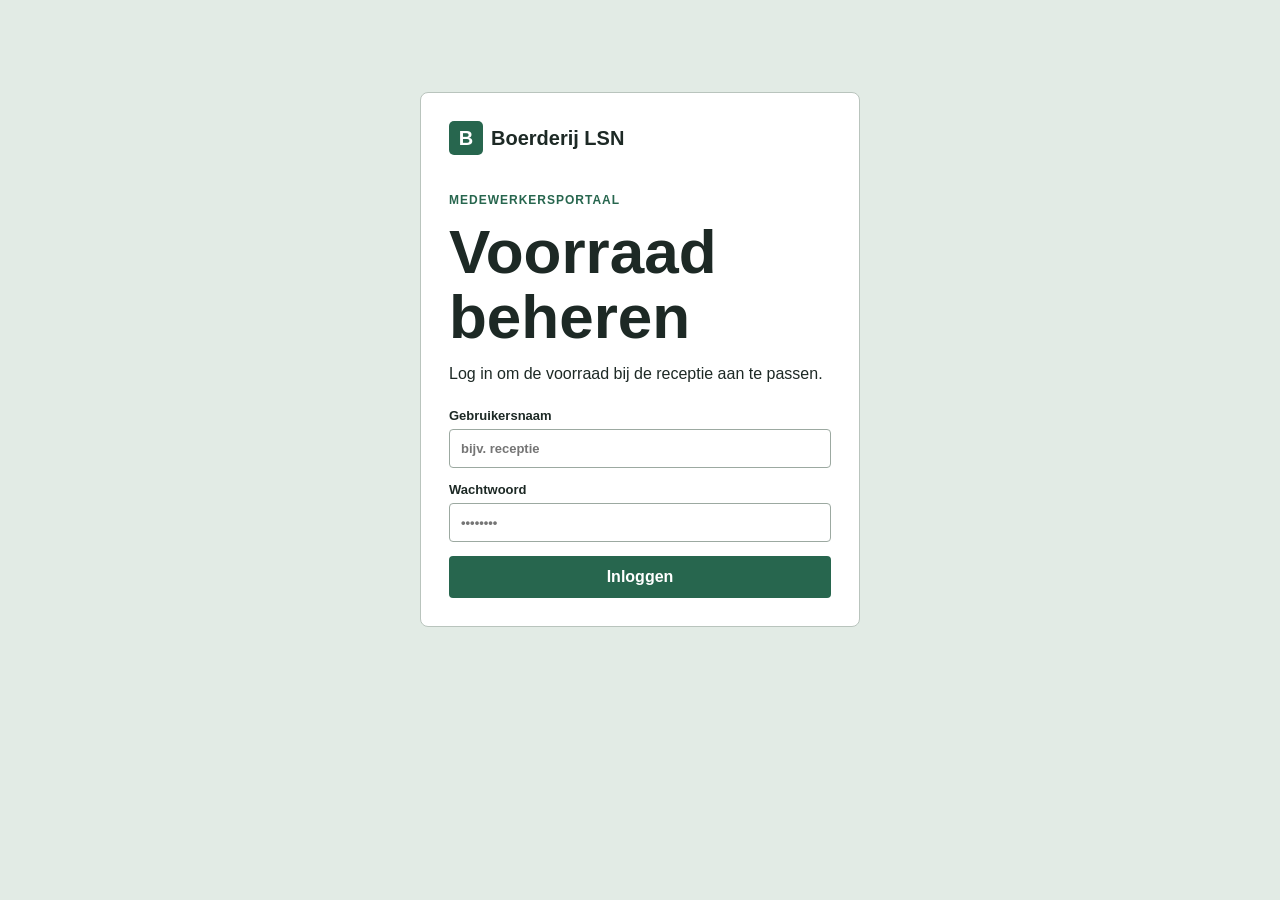
==== commit 2a2d82ca: "f" ====
--- a/beheer.html
+++ b/beheer.html
@@ -24,7 +24,6 @@
         <p id="loginError" class="form-error" hidden></p>
         <button class="primary-button" type="submit">Inloggen</button>
       </form>
-      <p class="login-hint">Demo: <strong>receptie</strong> / <strong>boerderij lsn2026</strong></p>
     </section>
 
     <section id="adminView" hidden>
@@ -33,9 +32,7 @@
         <button id="logoutButton" class="text-button">Uitloggen</button>
       </header>
       <div class="admin-title">
-        <p class="eyebrow">GOEDEMORGEN</p>
         <h1>Voorraad</h1>
-        <p>Pas de aantallen snel aan na een verkoop of levering.</p>
       </div>
       <div id="adminProducts" class="admin-products"></div>
       <button id="newProductButton" class="add-button">＋ Nieuw product</button>
@@ -48,6 +45,8 @@
         <h2>Nieuw product</h2><button type="button" class="close-button" id="closeDialog">×</button>
       </div>
       <label>Productnaam<input name="name" required maxlength="36" placeholder="Bijv. Fles water" /></label>
+      <label>Prijs in Euro's<input name="price" required type="number" min="0" max="9999" step="0.01"
+          value="0.00" /></label>
       <label>Beginvoorraad<input name="stock" required type="number" min="0" max="9999" value="0" /></label>
       <button class="primary-button" value="submit">Product toevoegen</button>
     </form>
--- a/styles.css
+++ b/styles.css
@@ -10,10 +10,15 @@
 }
 
 .public-screen {
-    max-width: 1200px;
+    max-width: 680px;
     min-height: 100vh;
     margin: auto;
     padding: 24px;
+}
+
+.public-body {
+    color: #111;
+    background: #fff;
 }
 
 .screen-header,
@@ -80,59 +85,55 @@
 
 .product-grid {
     display: grid;
-    grid-template-columns: repeat(4, 1fr);
-    gap: 14px;
-    padding: 28px 0;
+    grid-template-columns: 1fr;
+    gap: 10px;
+    padding: 0;
 }
 
 .product-card {
-    min-height: 220px;
-    padding: 18px;
+    min-height: 98px;
+    padding: 15px;
     border: 1px solid #b9c4bd;
     border-radius: 8px;
     background: white;
-    display: flex;
-    flex-direction: column;
+    display: grid;
+    grid-template-columns: 1fr auto;
+    gap: 12px;
+    align-items: center;
 }
 
 .product-card.low {
-    border-left: 7px solid #d68a2e;
+    border-left: 7px solid #111;
 }
 
 .product-card.sold-out,
 .product-card.paused {
-    color: #656d69;
-    background: #e9ece9;
-    border-left: 7px solid #7c8580;
-}
-
-.product-icon {
-    display: grid;
-    place-items: center;
-    width: 38px;
-    height: 38px;
-    color: white;
-    background: #27664e;
-    border-radius: 50%;
-    font-weight: bold;
-}
+    color: #555;
+    background: #f2f2f2;
+    border-left: 7px solid #555;
+}
+
+
+
 
 .product-name {
-    margin-top: 20px;
     font-size: 20px;
     font-weight: bold;
 }
 
+.public-product-info {
+    min-width: 0;
+}
+
 .stock {
-    margin-top: auto;
     display: flex;
     align-items: baseline;
     gap: 8px;
 }
 
 .stock strong {
-    font-size: 58px;
-    color: #27664e;
+    font-size: 34px;
+    color: #111;
 }
 
 .sold-out .stock strong,
@@ -142,11 +143,11 @@
 
 .stock span {
     font-size: 12px;
-    color: #5f6965;
+    color: #555;
 }
 
 .status {
-    margin: 14px 0 0;
+    margin: 5px 0 0;
     font-size: 13px;
     font-weight: bold;
 }
@@ -157,16 +158,16 @@
     height: 9px;
     margin-right: 6px;
     border-radius: 50%;
-    background: #369461;
+    background: #111;
 }
 
 .status.low span {
-    background: #d68a2e;
+    background: #555;
 }
 
 .status.sold-out span,
 .status.paused span {
-    background: #7c8580;
+    background: #777;
 }
 
 .screen-footer a {
@@ -312,6 +313,15 @@
     background: #d5e2d9;
 }
 
+.stepper .delete-button {
+    color: white;
+    background: #b33b32;
+}
+
+.stepper .delete-button:hover {
+    background: #8f2d25;
+}
+
 .stock-input {
     width: 52px;
     padding: 7px 2px;
@@ -374,11 +384,11 @@
 
 @media (max-width: 700px) {
     .product-grid {
-        grid-template-columns: repeat(2, 1fr);
+        grid-template-columns: 1fr;
     }
 
     .product-card {
-        min-height: 180px;
+        min-height: 88px;
     }
 
     .admin-product {
@@ -399,4 +409,13 @@
         flex-direction: column;
         align-items: flex-start;
     }
-}+<<<<<<< Updated upstream
+}
+
+    .product-price {
+        font-size: 18px;
+        font-weight: bold;
+    }
+=======
+}
+>>>>>>> Stashed changes
